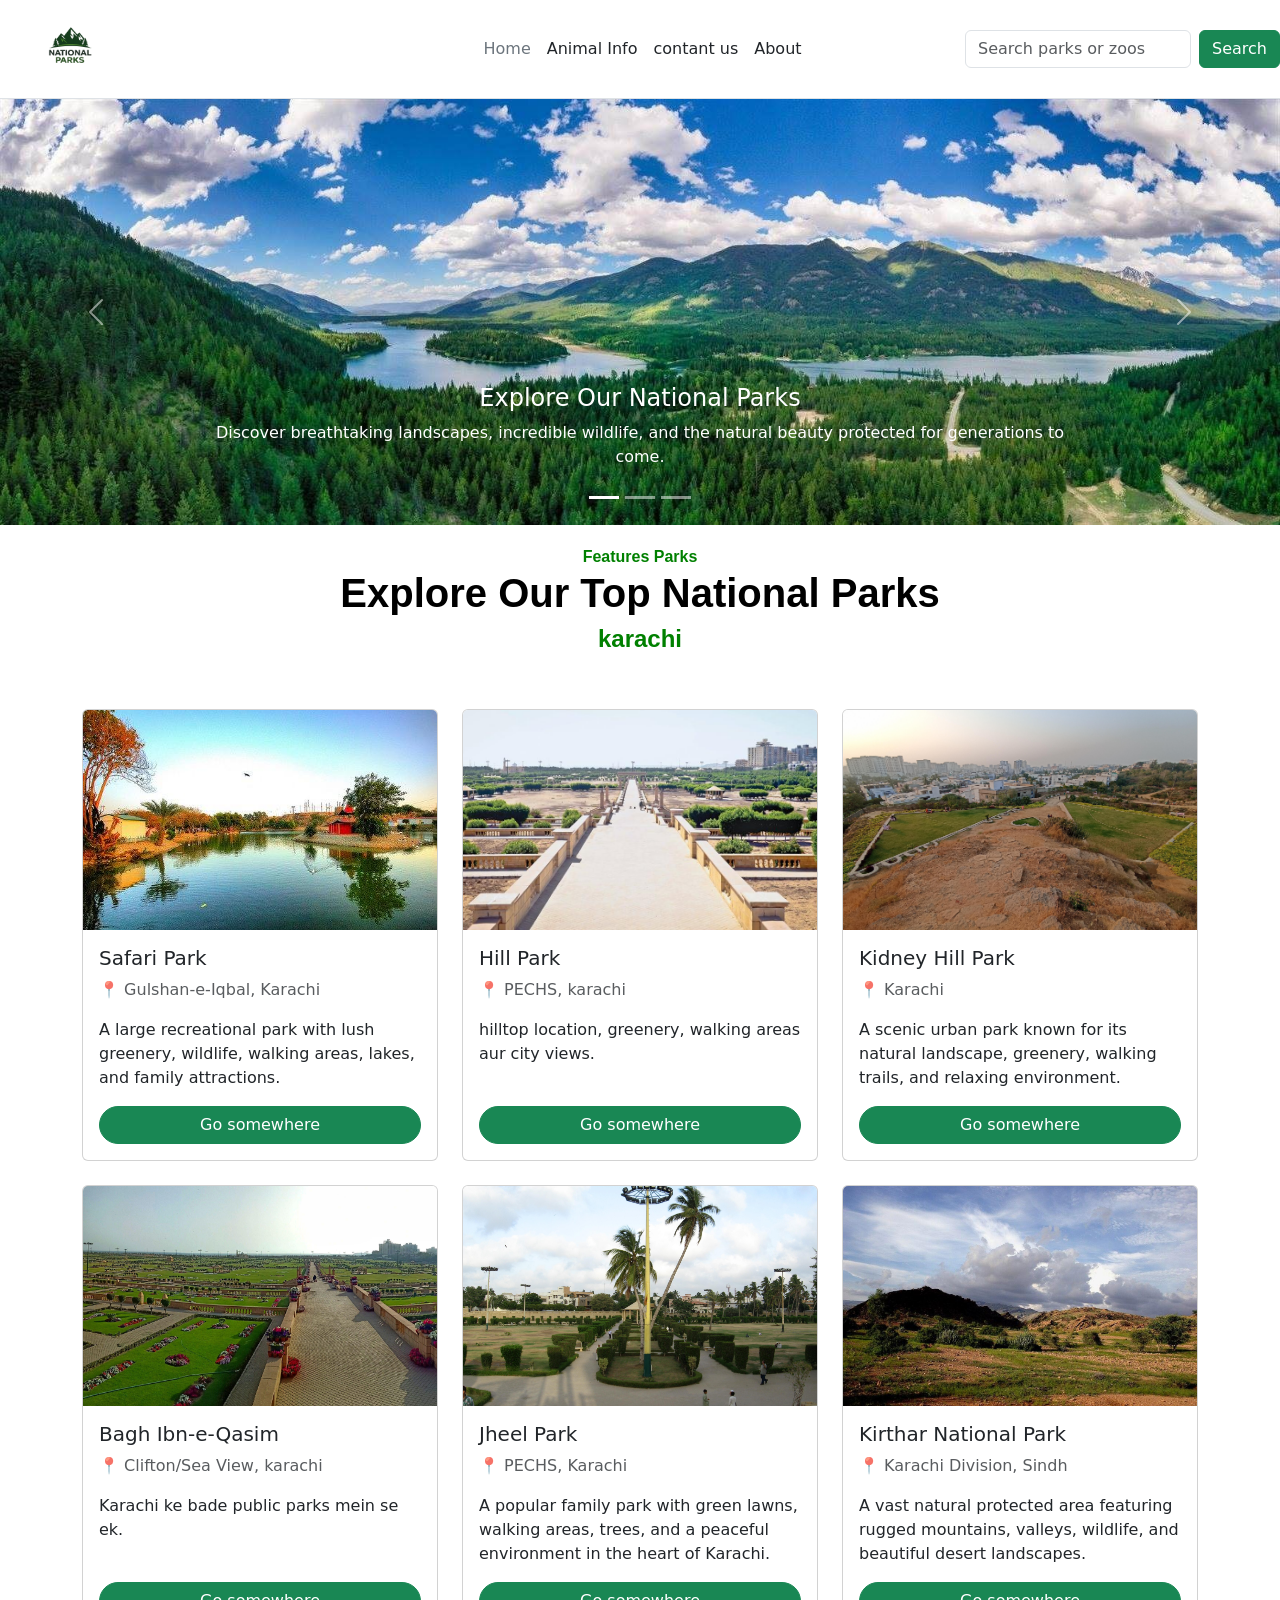
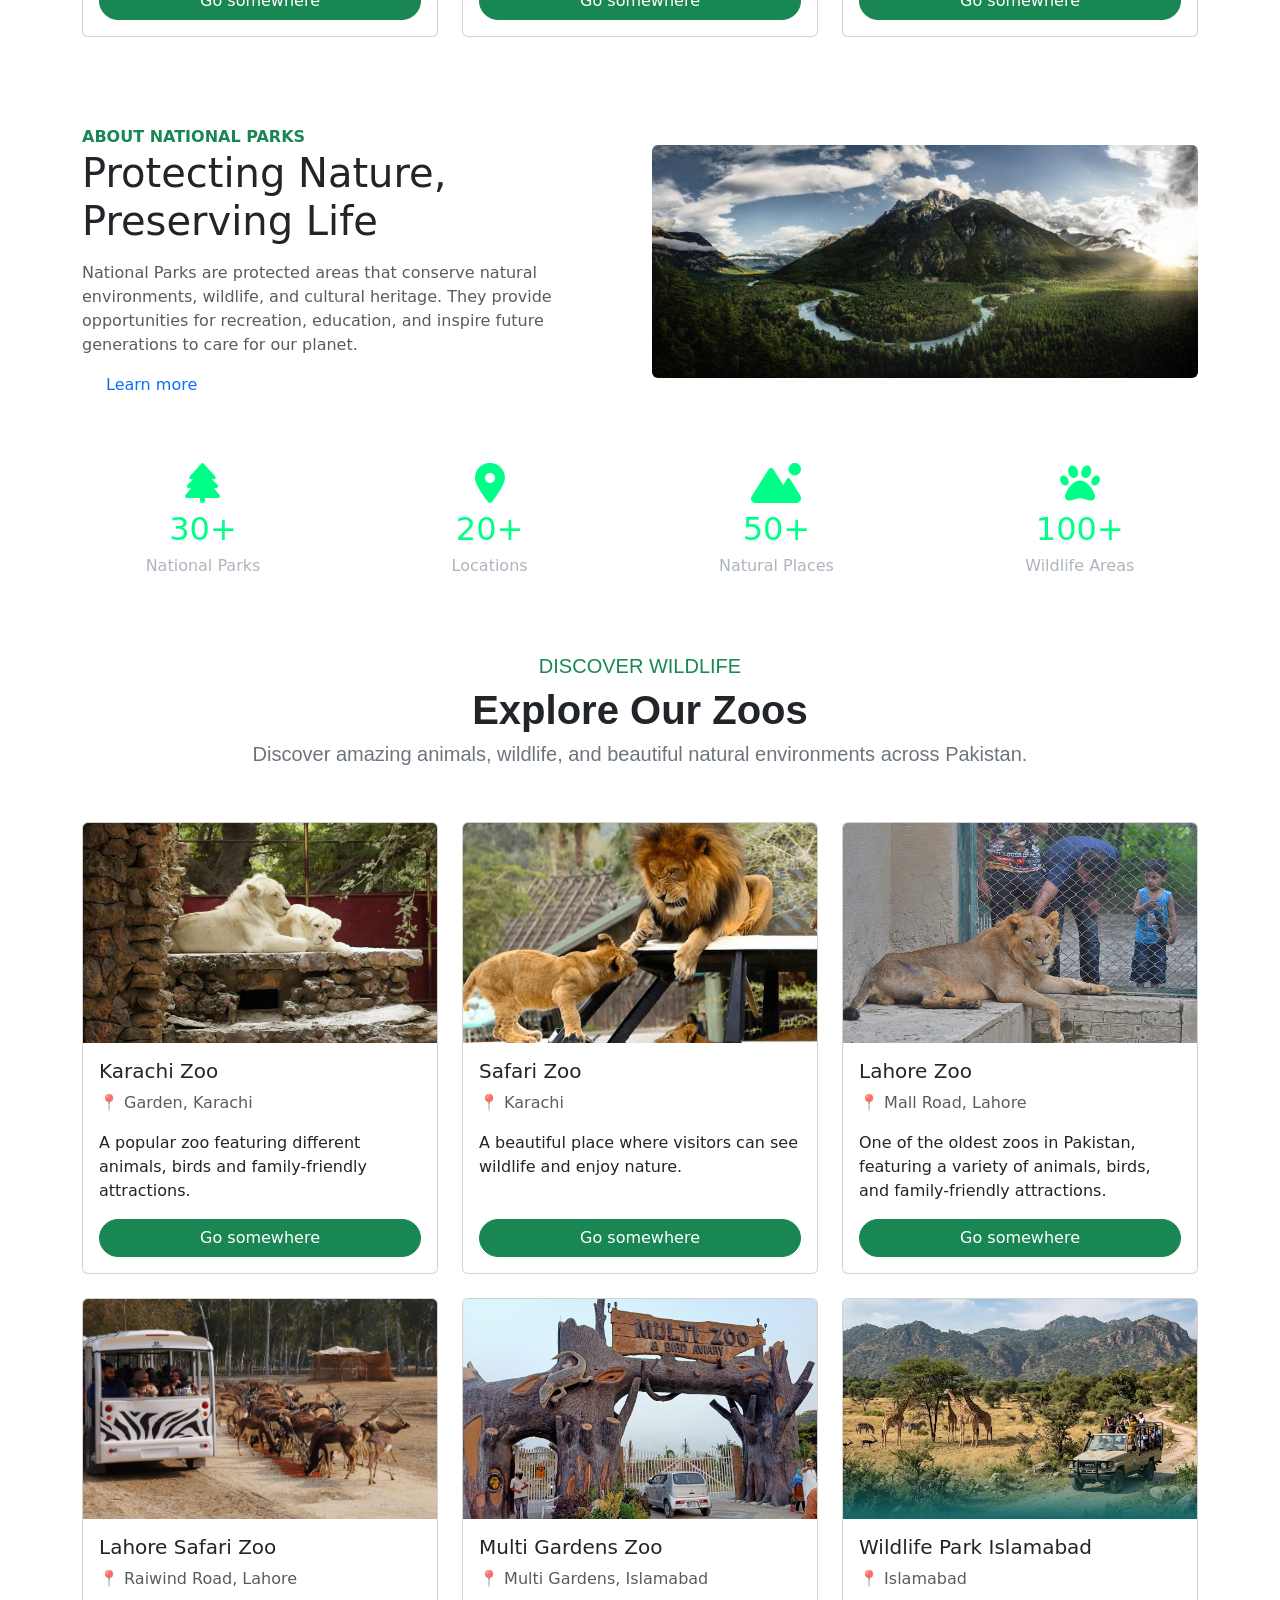
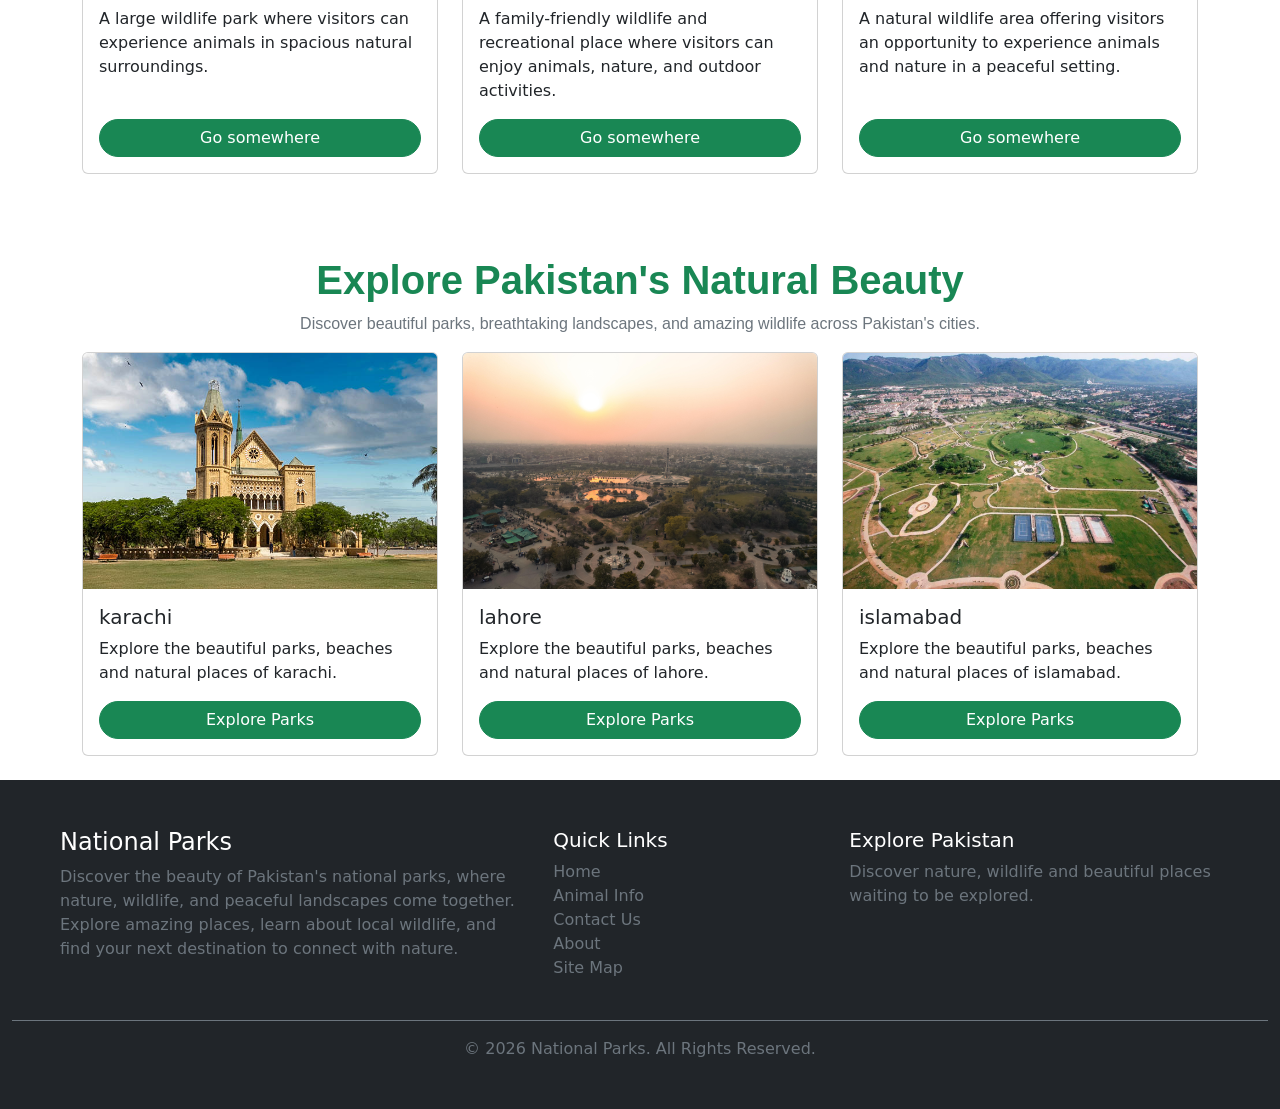
==== index.html @ 9de10a4c "IROP WEBSITE" ====
<!DOCTYPE html>
<html lang="en">
<head>
   <meta charset="UTF-8">
    <meta name="viewport" content="width=device-width, initial-scale=1.0">
    <title>National Parks of Pakistan | Explore Parks, Wildlife & Nature</title>
    <meta name="description" content="Explore the national parks of Pakistan, discover beautiful landscapes, wildlife, natural places, and zoos across Pakistan.">
    <meta name="keywords" content="National Parks Pakistan, Pakistan National Parks, parks in Pakistan, wildlife Pakistan, zoos in Pakistan, nature parks Pakistan, national parks Karachi">
    <meta name="author" content="National Parks">
    <meta name="robots" content="index, follow">
    <meta name="language" content="English">
    <meta name="revisit-after" content="7 days">
    <link rel="canonical" href="https://yourwebsite.com/">
    <link rel="stylesheet" href="style.css">
    <link href="https://cdn.jsdelivr.net/npm/bootstrap@5.0.2/dist/css/bootstrap.min.css" rel="stylesheet" integrity="sha384-EVSTQN3/azprG1Anm3QDgpJLIm9Nao0Yz1ztcQTwFspd3yD65VohhpuuCOmLASjC" crossorigin="anonymous">
    <link rel="icon" type="image/png" href="images/park.png">
    <link rel="stylesheet" href="https://cdnjs.cloudflare.com/ajax/libs/font-awesome/6.5.2/css/all.min.css">
    <script src="https://code.jquery.com/jquery-3.7.1.min.js"></script>
    <!-- Open Graph -->
    <meta name="google-site-verification" content="GOzbHTpWyHQuHTBPt95FKhTgn1gvZS6dCYOhd2fplWI" />
    <meta property="og:title" content="National Parks of Pakistan | Explore Nature & Wildlife">
    <meta property="og:description" content="Discover Pakistan's national parks, wildlife, zoos, beautiful landscapes, and natural places.">
    <meta property="og:type" content="website">
    <meta property="og:url" content="https://ayanop69opmohibbot-gif.github.io/new-parks/">
    <meta property="og:image" content="images/hero-section-image-3.jpeg">
</head>
<body>
                               <!-- navbar start -->

<header class="d-flex flex-wrap align-items-center justify-content-center justify-content-md-between py-1 border-bottom">
    <a href="" class="d-flex align-items-center col-md-3 mb-2 mb-md-0 text-dark text-decoration-none"> 
        <img src="images/logo.png" alt="National Parks" style="height: 90px; width: 140px; object-fit: contain;">
    </a>
      
    <ul class="nav col-12 col-md-auto mb-2 justify-content-center mb-md-0">
        <li><a href="index.html" class="nav-link px-2 link-secondary">Home</a></li>
        <li><a href="animal.html" class="nav-link px-2 link-dark">Animal Info</a></li>
        <li><a href="contant-us.html" class="nav-link px-2 link-dark">contant us</a></li>
        <li><a href="About.html" class="nav-link px-2 link-dark">About</a></li>
         
    </ul>

<form class="d-flex">
    <input class="form-control me-2" type="search" id="search" placeholder="Search parks or zoos">
    <button class="btn btn-success" type="submit">
        Search
    </button>
</form>

</header>
                          <!-- navbar end -->


                         <!-- hero section start -->

<div id="carouselExampleCaptions" class="carousel slide" data-bs-ride="carousel">
  <div class="carousel-indicators">
    <button type="button" data-bs-target="#carouselExampleCaptions" data-bs-slide-to="0" class="active" aria-current="true" aria-label="Slide 1"></button>
    <button type="button" data-bs-target="#carouselExampleCaptions" data-bs-slide-to="1" aria-label="Slide 2"></button>
    <button type="button" data-bs-target="#carouselExampleCaptions" data-bs-slide-to="2" aria-label="Slide 3"></button>
  </div>
  <div class="carousel-inner">
    <div class="carousel-item active">
      <img src="images/hero-section-image-3.jpeg" class="d-block w-100" alt="...">
      <div class="carousel-caption d-none d-md-block">
        <h4>Explore Our National Parks</h4>
        <p>Discover breathtaking landscapes, incredible wildlife, and the natural beauty protected for generations to come.</p>
      </div>
    </div>
    <div class="carousel-item">
      <img src="images/hero-section-image-5.jpeg" class="d-block w-100" alt="...">
      <div class="carousel-caption d-none d-md-block">
        <h4>Explore Our National Parks</h4>
        <p>Discover breathtaking landscapes, incredible wildlife, and the natural beauty protected for generations to come.</p>
      </div>
    </div>
    <div class="carousel-item">
      <img src="images/hero-section-image-4.jpeg" class="d-block w-100" alt="...">
      <div class="carousel-caption d-none d-md-block">
        <h4>Explore Our National Parks</h4>
        <p>Discover breathtaking landscapes, incredible wildlife, and the natural beauty protected for generations to come.</p>
      </div>
    </div>
  </div>
  <button class="carousel-control-prev" type="button" data-bs-target="#carouselExampleCaptions" data-bs-slide="prev">
    <span class="carousel-control-prev-icon" aria-hidden="true"></span>
    <span class="visually-hidden">Previous</span>
  </button>
  <button class="carousel-control-next" type="button" data-bs-target="#carouselExampleCaptions" data-bs-slide="next">
    <span class="carousel-control-next-icon" aria-hidden="true"></span>
    <span class="visually-hidden">Next</span>
  </button>
</div>

                         <!-- hero section end -->

                        <!-- massage -->
<center>
<span id="messagesmallh">Features Parks</span>
</center>

<center>
  <h1 id="mainh">Explore Our Top National Parks</h1>
</center>

<center>
  <h4 id="cityh">karachi</h4>
</center>
                        <!-- massage end  -->

                        <!-- parks section   -->

<div class="container py-5">
  <div class="row" id="cardContainer">

  </div>
</div>                         
                        <!-- parks section end  -->

                              <!-- information section  -->

<section class="container py-3">

<div class="row align-items-center">

<div class="col-md-6">

  <span class="text-success fw-bold">ABOUT NATIONAL PARKS</span>
  <h1>Protecting Nature, <br> Preserving Life</h1>
  <p class="text-muted mt-3">
                National Parks are protected areas that conserve
                natural environments, wildlife, and cultural heritage.
                They provide opportunities for recreation, education,
                and inspire future generations to care for our planet.
  </p>
  <a href="About" class="btn-success rounded-pill px-4 mt-2" style="text-decoration: none;">Learn more</a>

</div>

<div class="col-md-6 mt-4 mt-md-0">
  <img src="images/information section image.jpeg" class="img-fluid rounded" alt=" NATIONAL PARKS">
</div>

</div>

</section>
                              
                            <!-- information section end -->


                             <!-- section i dont know it's name -->

<div class="stats">

    <div>
      <i class="fa-solid fa-tree"></i>
        <h2>30+</h2>
        <p>National Parks</p>
    </div>

    <div>
      <i class="fa-solid fa-location-dot"></i>
        <h2>20+</h2>
        <p>Locations</p>
    </div>

    <div>
      <i class="fa-solid fa-mountain-sun"></i>
        <h2>50+</h2>
        <p>Natural Places</p>
    </div>

    <div>
      <i class="fa-solid fa-paw"></i>
        <h2>100+</h2>
        <p>Wildlife Areas</p>
    </div>

</div>

                            <!-- section i dont know it's name end -->

                            <!-- zoo section -->
<center>
  <h5 id="zooheding1">DISCOVER WILDLIFE</h5>
</center>

<center>
  <h1 id="zooheding2">Explore Our Zoos</h1>
</center> 

<center>
  <h5 id="zooheding3">Discover amazing animals, wildlife, and beautiful natural environments across Pakistan.</h5>
</center>




<div class="container py-5">
  <div class="row" id="zooContainer">

  </div>
</div>   

                            <!-- zoo section end -->


                            <!-- category -->
                       
<center>
  <h1 id="secondbigh">Explore Pakistan's Natural Beauty</h1>
</center>  

<center>
  <P id="secondbigp">Discover beautiful parks, breathtaking landscapes, and amazing wildlife across Pakistan's cities.</P>
</center>  
                              

<div class="container mt-3">
<div class="row" id="CategoryListing">

</div>
</div>

                             <!-- category end -->


                             <!-- footer section start  -->

<footer class="container-fluid bg-dark text-white py-5">

    <div class="row px-4 px-md-5">

        <!-- National Parks -->
        <div class="col-12 col-md-5 mb-4">
            <h4>National Parks</h4>

            <p class="text-secondary">
                Discover the beauty of Pakistan's national parks,
                where nature, wildlife, and peaceful landscapes come together.
                Explore amazing places, learn about local wildlife,
                and find your next destination to connect with nature.
            </p>
        </div>


        <!-- Quick Links -->
        <div class="col-12 col-md-3 mb-4"  id="hover">

            <h5>Quick Links</h5>

            <a href="index.html" class="d-block text-secondary text-decoration-none">Home</a>
            <a href="animal.html" class="d-block text-secondary text-decoration-none">Animal Info</a>
            <a href="contant-us.html" class="d-block text-secondary text-decoration-none">Contact Us</a>
            <a href="About.html" class="d-block text-secondary text-decoration-none">About</a>
            <a href="Site-Map.html" class="d-block text-secondary text-decoration-none">Site Map</a>

        </div>


        <!-- Explore Pakistan -->
        <div class="col-12 col-md-4 mb-4">

            <h5>Explore Pakistan</h5>

            <p class="text-secondary">
                Discover nature, wildlife and beautiful
                places waiting to be explored.
            </p>

        </div>

    </div>


    <!-- Bottom -->
    <div class="border-top border-secondary mt-3 pt-3">

        <p class="text-center text-secondary mb-0">
            © 2026 National Parks. All Rights Reserved.
        </p>

    </div>

</footer>

                            
                             <!-- footer section end -->

    <div id="top" style="position:fixed; right:30px; top:50%; display:none; flex-direction:column; gap:20px; background:white; padding:10px 12px;  border-radius:15px;  box-shadow:0 5px 20px rgba(0,0,0,0.20);  ">
      <a href="https://wa.me/03159774961"><i class="fa-brands fa-square-whatsapp fa-2xl" style="color: rgb(99, 230, 190); font-size: 40px;"></i></a>
      <a href="#"><i class="fa-brands fa-youtube fa-2xl" style="color: rgb(230, 99, 113); font-size: 40px;"></i></a>
      <a href="#"><i class="fa-brands fa-instagram fa-2xl" style="color: rgb(225, 48, 108); font-size: 40px;"></i></a>
      <a href="#"><i class="fa-brands fa-facebook fa-2xl" style="color: rgb(24, 119, 242); font-size: 40px;"></i></a>
  </div>

    <script src="script.js"></script>
    <script src="https://cdn.jsdelivr.net/npm/bootstrap@5.0.2/dist/js/bootstrap.bundle.min.js" integrity="sha384-MrcW6ZMFYlzcLA8Nl+NtUVF0sA7MsXsP1UyJoMp4YLEuNSfAP+JcXn/tWtIaxVXM" crossorigin="anonymous"></script>
</body>
</html>
---- style.css ----
*{
    text-decoration: none;
    list-style-type: none;
 }
 
 
 #messagesmallh{
    color: green;
    font-weight: 800;
    font-family: 'Lucida Sans', 'Lucida Sans Regular', 'Lucida Grande', 'Lucida Sans Unicode', Geneva, Verdana, sans-serif;
    display: inline-block;
    margin-top: 20px;
}

#cityh{
    color: green;
    font-weight: 800;
      font-family: 'Lucida Sans', 'Lucida Sans Regular', 'Lucida Grande', 'Lucida Sans Unicode', Geneva, Verdana, sans-serif;
}

#mainh{
    color: black;
    font-weight: 900;
    font-family: 'Montserrat', sans-serif;
}


        /* massages */

        /* for cards */

#cardContainer{
    display: flex;
    flex-wrap: wrap;
}

#cardContainer > div{
    display: flex;
}

#cardContainer .card{
    width: 100%;
    height: 100%;
}

#cardContainer .card-body{
    display: flex;
    flex-direction: column;
}

#cardContainer .card-body .btn{
    margin-top: auto;
}

#cardContainer img{
    width: 100%;
    height: 220px;
    object-fit: cover;
}

   /* for cards end */

#secondbigh{
font-family: 'Montserrat', sans-serif;
color: #198754;
font-weight: 700;
margin-top: 10px;
}   

#secondbigp{
font-family: 'Poppins', sans-serif;
color: #6c757d;
}

.stats{
    display:flex;
    justify-content:space-around;
    padding:50px;
    text-align:center;
}

.stats h2{
    color:#00ff88;
     margin: 5px 0;
}

.stats i{
    color: #00ff88;
    font-size: 40px;
}

.stats p{
    color: #adb5bd;
}

#zooheding1{
    margin-top: 10px;
    color: #198754;
     font-family: 'Lucida Sans', 'Lucida Sans Regular', 'Lucida Grande', 'Lucida Sans Unicode', Geneva, Verdana, sans-serif;
}

#zooheding2{
    font-weight: 900;
     font-family: 'Montserrat', sans-serif;
}

#zooheding3{
 font-family: 'Lucida Sans', 'Lucida Sans Regular', 'Lucida Grande', 'Lucida Sans Unicode', Geneva, Verdana, sans-serif;
 color: #6c757d;
}

#zooContainer{
    display: flex;
    flex-wrap: wrap;
}

#zooContainer > div{
    display: flex;
}

#zooContainer .card{
    width: 100%;
    height: 100%;
}

#zooContainer .card-body{
    display: flex;
    flex-direction: column;
}

#zooContainer .card-body .btn{
    margin-top: auto;
}

#zooContainer img{
    width: 100%;
    height: 220px;
    object-fit: cover;
}


.nav-link{
    transition: 0.3s;
}
.nav-link:hover{
    color: green !important;
}

#hover a:hover{
color: white !important;
}



#categoryParks{
    display: flex;
    flex-wrap: wrap;
}

#categoryParks > div{
    display: flex;
}

#categoryParks .card{
    width: 100%;
    height: 100%;
}

#categoryParks .card-body{
    display: flex;
    flex-direction: column;
}

#categoryParks .card-body .btn{
    margin-top: auto;
}

#categoryParks img{
    width: 100%;
    height: 220px;
    object-fit: cover;
}
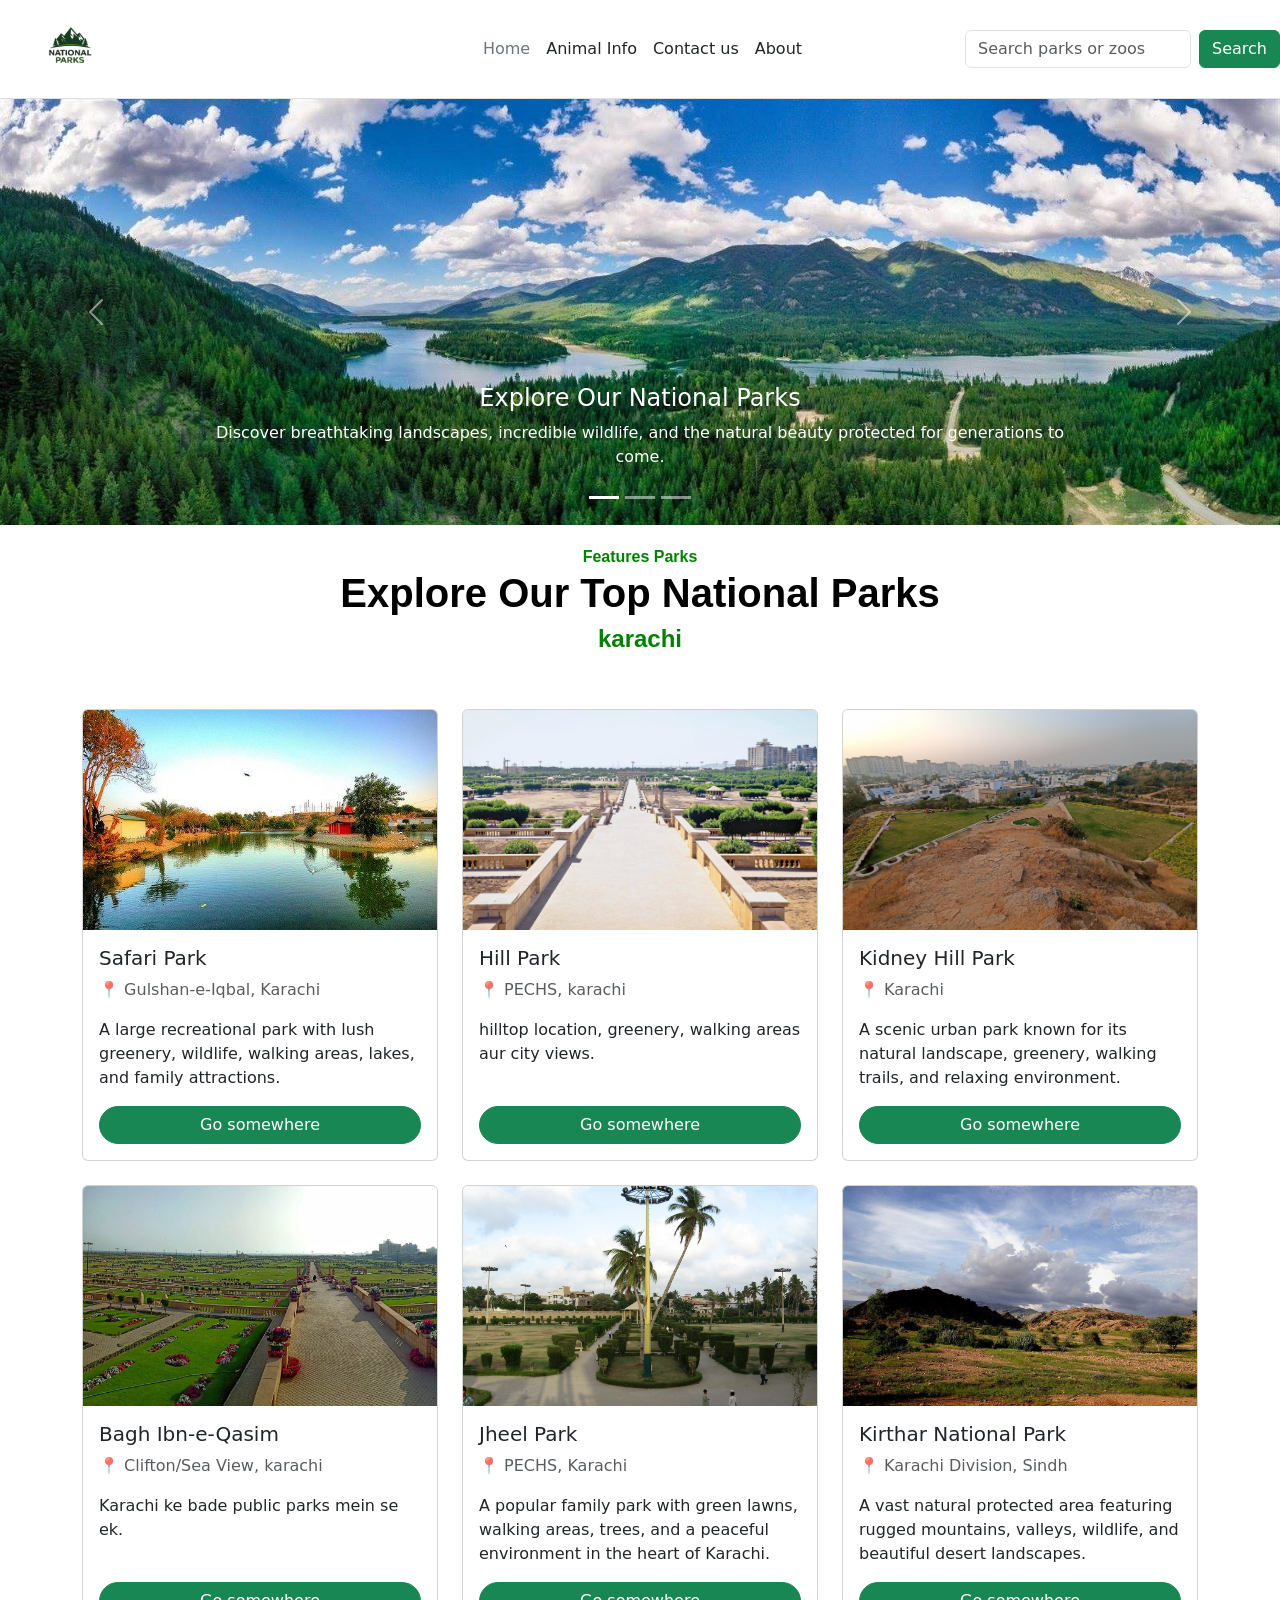
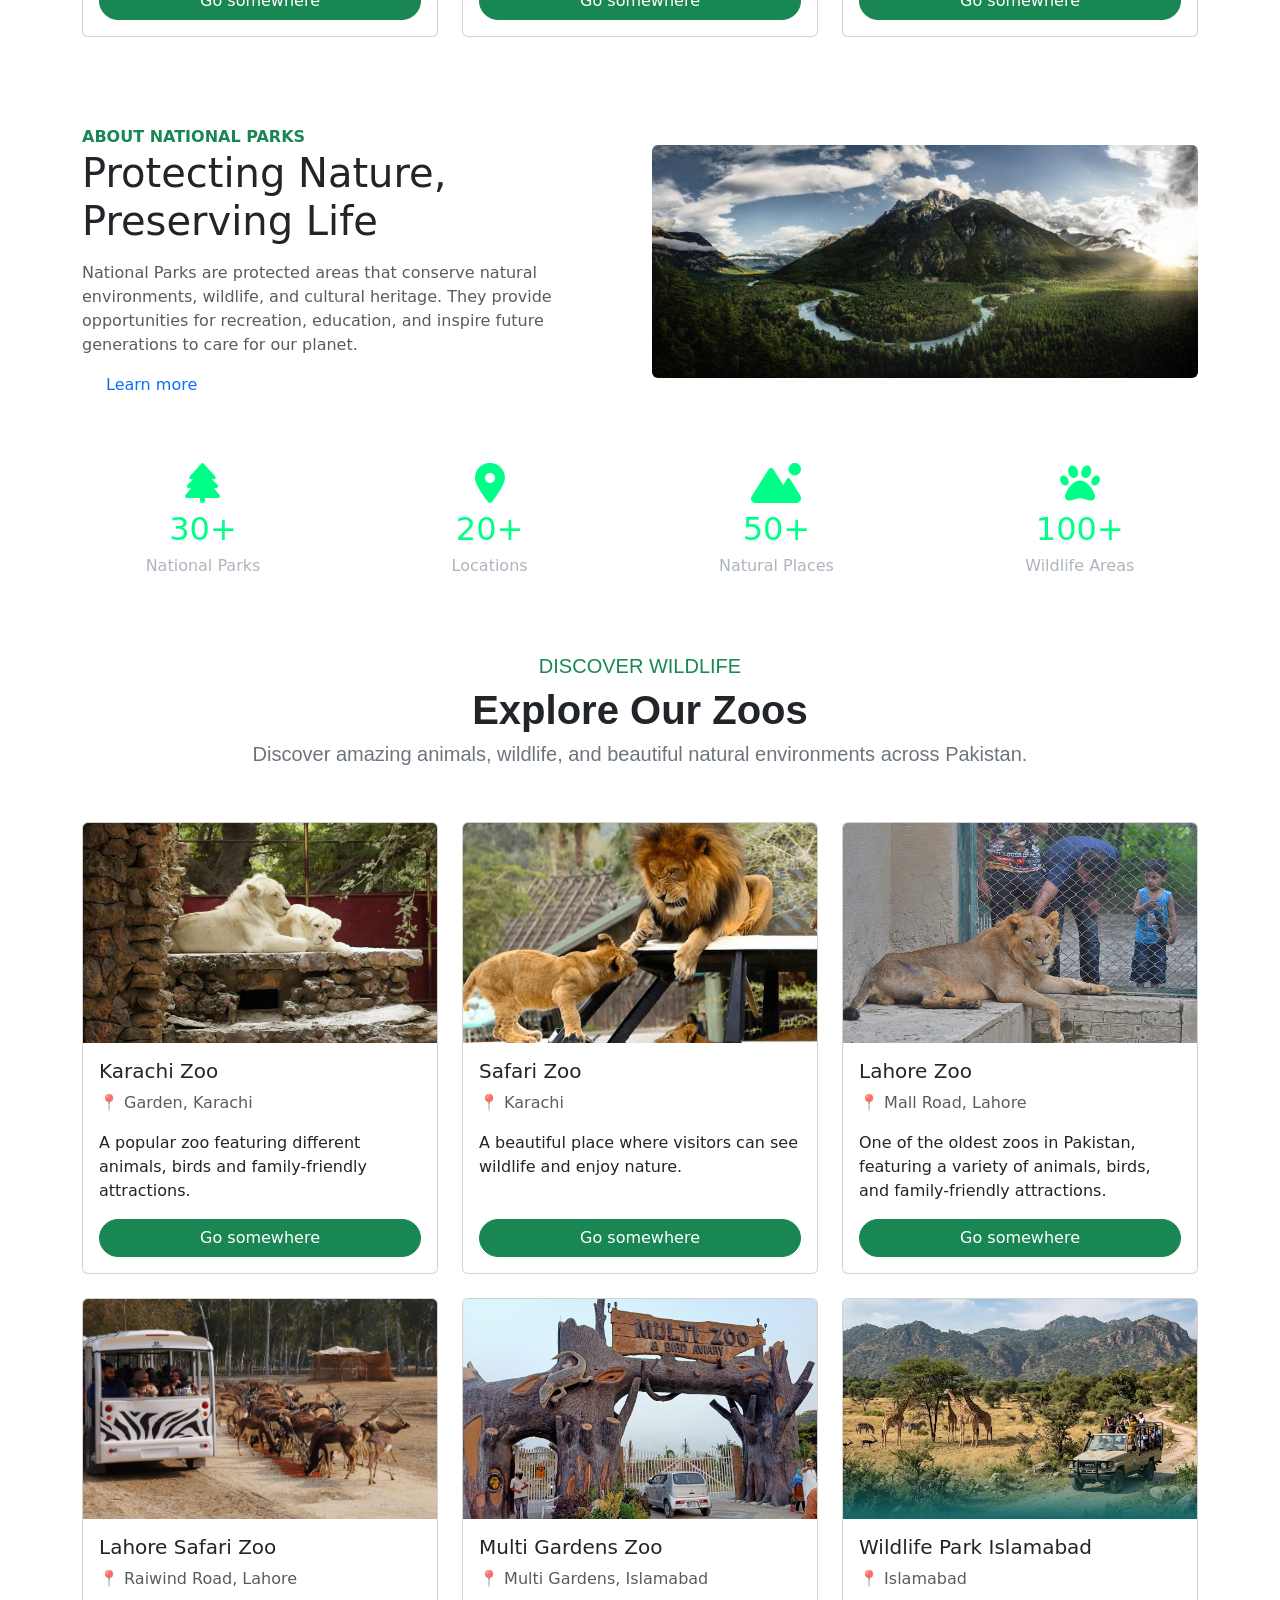
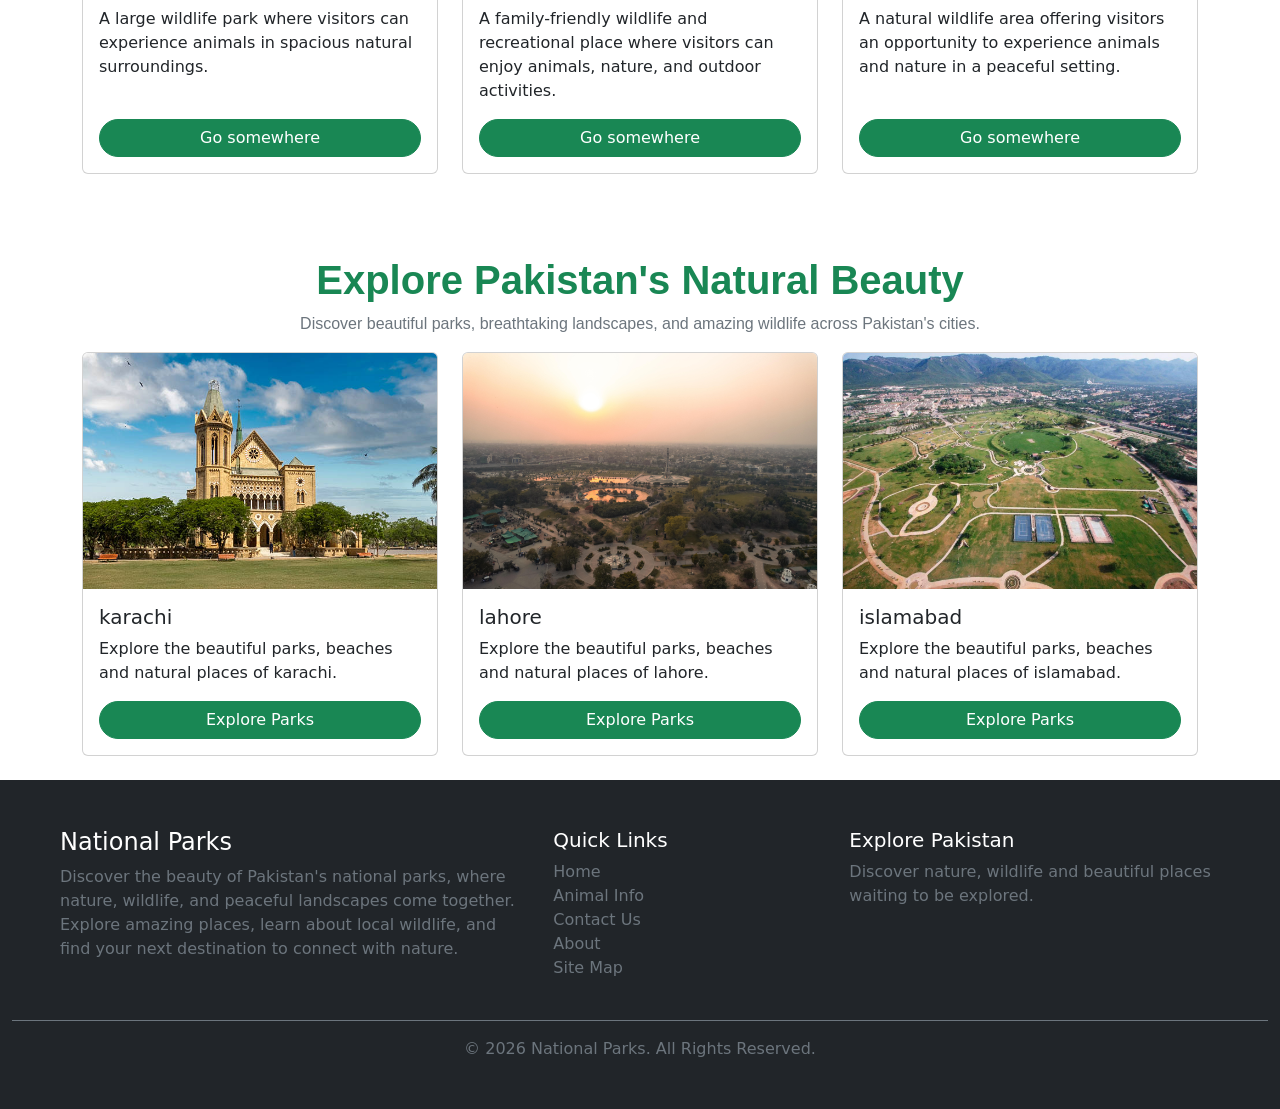
==== commit 2f319203: "Update index.html" ====
--- a/index.html
+++ b/index.html
@@ -35,7 +35,7 @@
     <ul class="nav col-12 col-md-auto mb-2 justify-content-center mb-md-0">
         <li><a href="index.html" class="nav-link px-2 link-secondary">Home</a></li>
         <li><a href="animal.html" class="nav-link px-2 link-dark">Animal Info</a></li>
-        <li><a href="contant-us.html" class="nav-link px-2 link-dark">contant us</a></li>
+        <li><a href="contant-us.html" class="nav-link px-2 link-dark">Contact us</a></li>
         <li><a href="About.html" class="nav-link px-2 link-dark">About</a></li>
          
     </ul>
